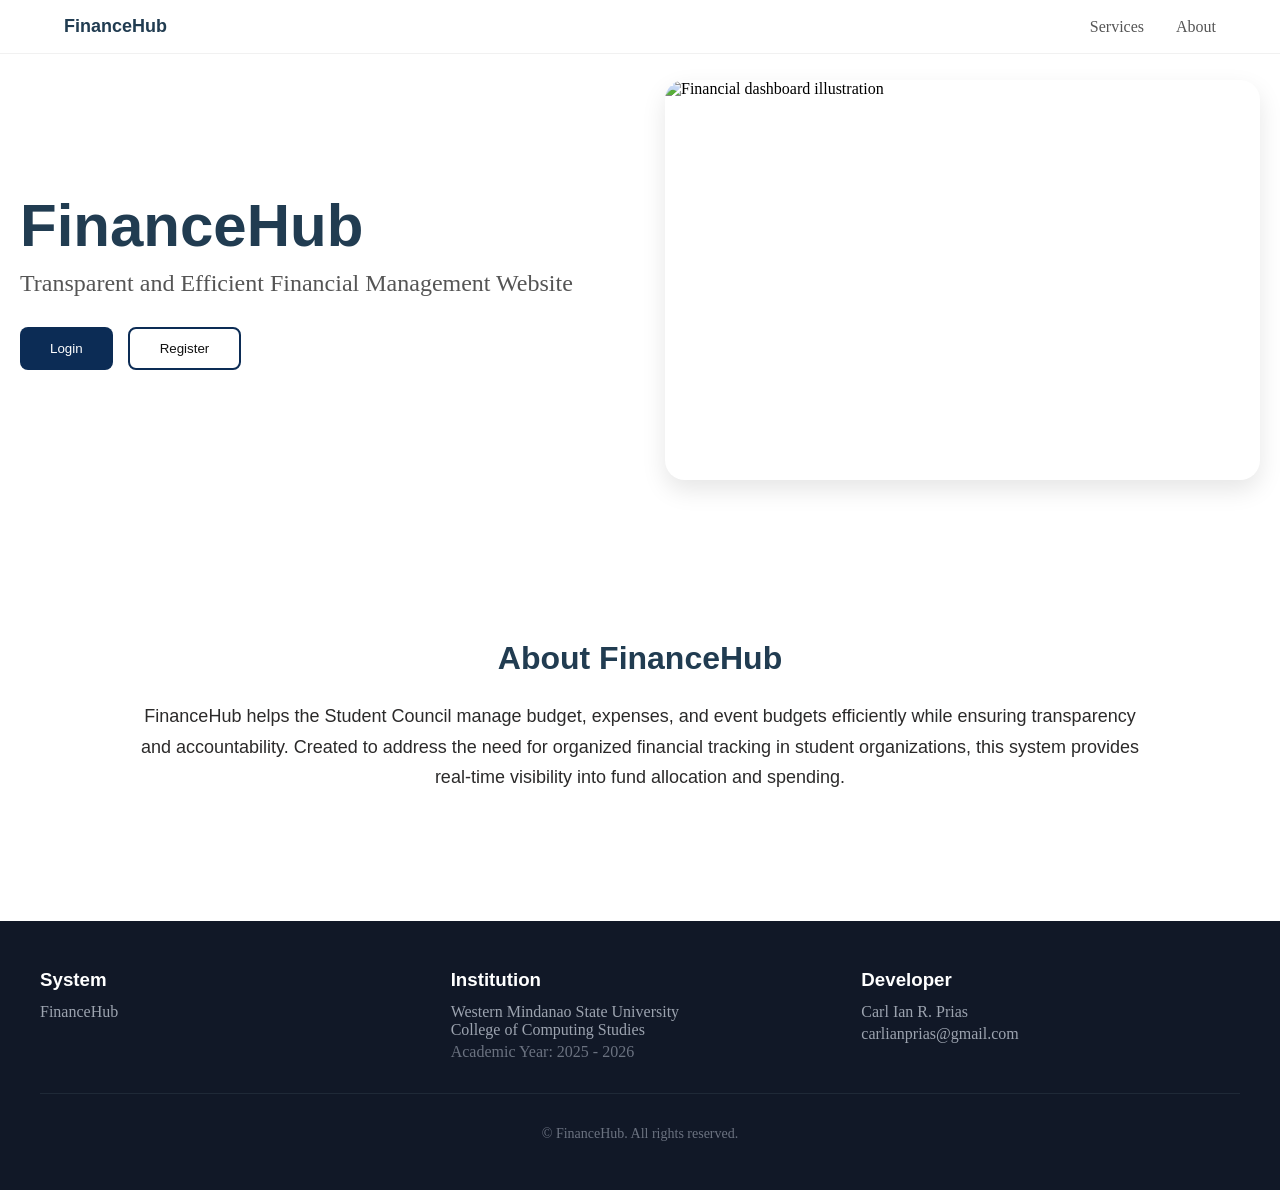
==== index.html @ a652e51b "Add files via upload" ====
<!DOCTYPE html>
<html lang="en">
<head>
    <meta charset="UTF-8">
    <title>FinanceHub</title>
    <link rel="stylesheet" href="index.css">
</head>
<body>

<section class="header-section">
  <div class="container">
   <header class="main-header">
      <nav class="nav-container" aria-label="Main nav">
       <div class="logo">FinanceHub</div>
        <ul class="nav-links">
        <li>
         <a href="#services" class="nav-link">Services</a>
        </li>
         <li>
          <a href="#about" class="nav-link">About</a>
         </li>
        </ul>
       </nav>
    </header>

  </div> 
</section>


<section class="hero-section">
  <div class="hero-container">
    <div class="hero-grid">
      
      <div class="hero-text">
        <header>
          <h1>FinanceHub</h1>
          <p>Transparent and Efficient Financial Management Website</p>
        </header>

        <div class="button-hero">
          <button class="btn-log">Login</button>
          <button class="btn-reg">Register</button>
        </div>
      </div>

      <div class="hero-image">
        <img 
          src="https://images.unsplash.com/photo-1629963918958-1b62cfe3fe92?crop=entropy&cs=tinysrgb&fit=max&fm=jpg&q=80&w=1080"
          alt="Financial dashboard illustration"
        />
      </div>

    </div>
  </div>
</section>

<section id="about" class="about-section" aria-labelledby="about-heading">

  <div class="about-container">

    <div class="about-text">
      <h2 id="about-heading">About FinanceHub</h2>

      <p class="about-description">
        FinanceHub helps the Student Council manage budget, expenses, and event budgets 
        efficiently while ensuring transparency and accountability. Created to address the 
        need for organized financial tracking in student organizations, this system provides 
        real-time visibility into fund allocation and spending.
      </p>
    </div>

    </div>

  </div>

</section>


<footer class="footer">
  <div class="footer-container">

    <div class="footer-grid">

      <div>
        <h3 class="footer-title">System</h3>
        <p class="footer-text">FinanceHub</p>
      </div>
      
      <div>
        <h3 class="footer-title">Institution</h3>
        <p class="footer-text">Western Mindanao State University</p>
        <p class="footer-text">College of Computing Studies</p>
        <p class="footer-subtext">Academic Year: 2025 - 2026</p>
      </div>
      
      <div>
        <h3 class="footer-title">Developer</h3>
        <p class="footer-text">Carl Ian R. Prias</p>

        <a href="mailto:carlianprias@gmail.com" class="footer-link">
          carlianprias@gmail.com
        </a>
      </div>

    </div>

    <div class="footer-bottom">
      <p>&copy; <span id="year"></span> FinanceHub. All rights reserved.</p>
    </div>

  </div>
</footer>

</body>
</html>
---- index.css ----
/* HEADER SECTION */

/* Header */

.main-header {
    position: fixed;
    top: 0;
    left: 0;
    right: 0;

    background-color: rgba(255, 255, 255, 0.8); 
    backdrop-filter: blur(8px); 

    z-index: 50;

    border-bottom: 1px solid #f1f1f1;
}

/* Nav Container */
.nav-container {
    max-width: 1200px;  
    margin: 0 auto;     
    padding: 16px 24px; 

    display: flex;
    align-items: center;
    justify-content: space-between;
}

/* Logo */
.logo {
    font-family: Arial, Helvetica, sans-serif;
    font-weight: 600;
    color: #213C51;
    font-size: 18px;
}

/* Nav Links Container */
.nav-links {
    list-style: none; 
    display: flex;
    gap: 32px;
}

/* Individual Link */
.nav-link {
    text-decoration: none;
    color: #555;
    transition: color 0.3s ease;
}

/* Hover Effect */
.nav-link:hover {
    color: #111;
}



/* HERO SECTION*/
* {
    margin: 0;
    padding: 0;
    box-sizing: border-box;
}


.hero-section {
    padding: 80px 20px;
}


.container {
    max-width: 1200px;
    margin: 0 auto;
}


.hero-grid {
    display: grid;
    grid-template-columns: 1fr 1fr;
    gap: 50px;
    align-items: center;
}


.hero-text h1 {
    font-family: Arial, Helvetica, sans-serif;
    font-size: 60px;
    font-weight: bold;
    margin-bottom: 10px;
    color: #213C51;
}

.hero-text p {
    font-size: 24px;
    color: #555;
}


/* Buttons */
.button-hero {
    margin-top: 30px;
    display: flex;
    gap: 15px;
}

.btn-log {
    font-family: Arial, Helvetica, sans-serif;
    padding: 12px 30px;
    background-color: #0C2C55;
    color: white;
    border: none;
    border-radius: 8px;
    cursor: pointer;
}

.btn-log:hover {
    background-color: #213C51;
}

.btn-reg {
    padding: 12px 30px;
    background-color: transparent;
    color: #111;
    border: 2px solid #0C2C55;
    border-radius: 8px;
    cursor: pointer;
}

.btn-reg:hover {
    background-color: #f5f5f5;
}

/* Image */
.hero-image {
    height: 400px;
    overflow: hidden;
    border-radius: 20px;
    box-shadow: 0 10px 25px rgba(0, 0, 0, 0.1);
}

.hero-image img {
    width: 100%;
    height: 100%;
    object-fit: cover;
}

/* ABOUT SECTION */

/* About Section */
.about-section {
    padding: 80px 24px;
    background-color: white;
}

/* Container */
.about-container {
    max-width: 1024px;
    margin: 0 auto;
}

/* Text Center */
.about-text {
    font-family:Arial, Helvetica, sans-serif ;
    text-align: center;
    margin-bottom: 48px;

}

.about-text h2 {
    font-size: 32px;
    font-weight: bold;
    color: #213C51;
    margin-bottom: 24px;
}

.about-description {
    font-size: 18px;
    color: #2B2A2A;
    line-height: 1.7;
}

/* Grid Cards */
.about-grid {
    display: grid;
    grid-template-columns: repeat(3, 1fr);
    gap: 32px;
    margin-top: 48px;
}

/* Card */
.about-card {
    text-align: center;
}


/* Responsive */
@media (max-width: 768px) {
    .about-grid {
        grid-template-columns: 1fr;
    }
}

/* FOOTER SECTION*/

/* Footer Background */
.footer {
    background-color: #111827; /* bg-gray-900 */
    color: #d1d5db; /* text-gray-300 */
    padding: 48px 24px;
}

/* Container */
.footer-container {
    max-width: 1200px;
    margin: 0 auto;
}

/* Grid Layout */
.footer-grid {
    display: grid;
    grid-template-columns: repeat(3, 1fr);
    gap: 32px;
}

/* Titles */
.footer-title {
    font-family: Arial, Helvetica, sans-serif;
    color: white;
    font-weight: 600;
    margin-bottom: 12px;
}

/* Text */
.footer-text {
    color: #9ca3af;
}

.footer-subtext {
    color: #6b7280;
    margin-top: 4px;
}

/* Links */
.footer-link {
    color: #9ca3af;
    text-decoration: none;
    display: inline-block;
    margin-top: 4px;
    transition: color 0.3s ease;
}

.footer-link:hover {
    color: white;
}

/* Footer Bottom */
.footer-bottom {
    border-top: 1px solid #1f2937;
    margin-top: 32px;
    padding-top: 32px;
    text-align: center;
    font-size: 14px;
    color: #6b7280;
}
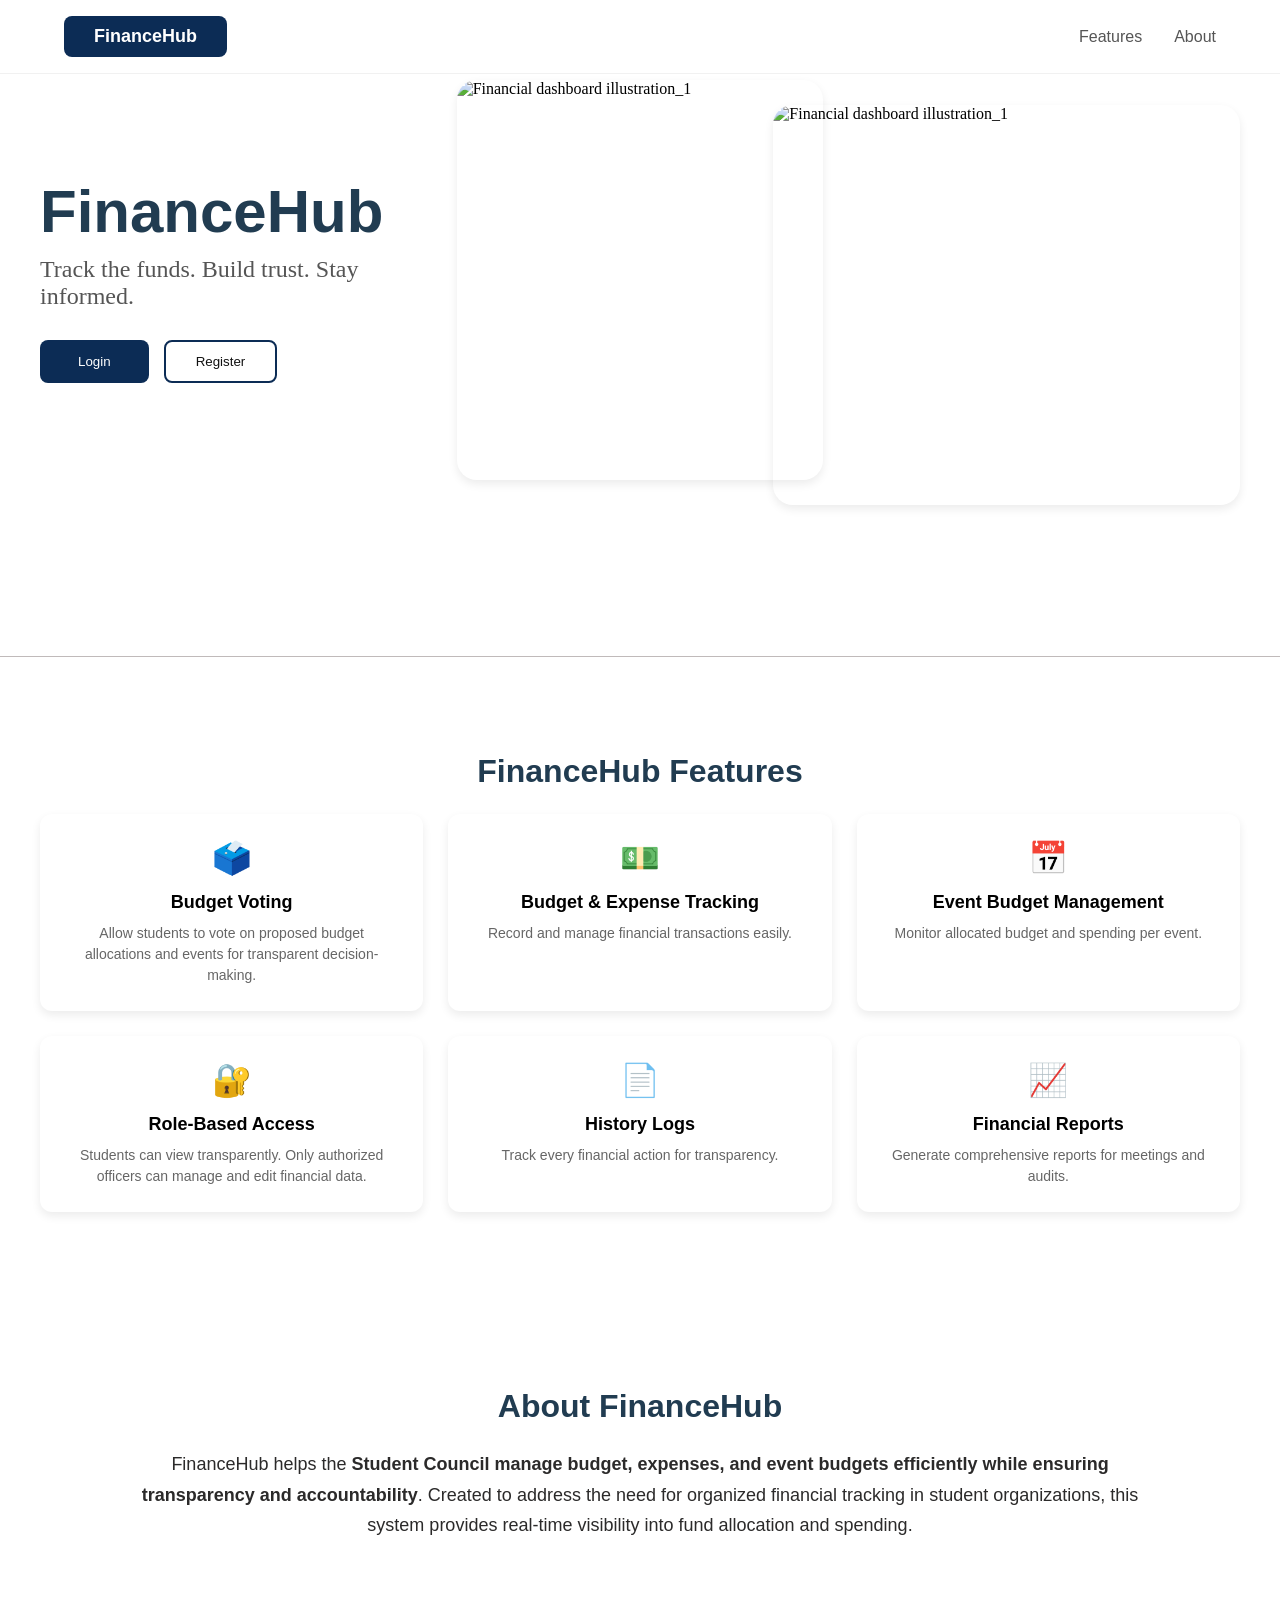
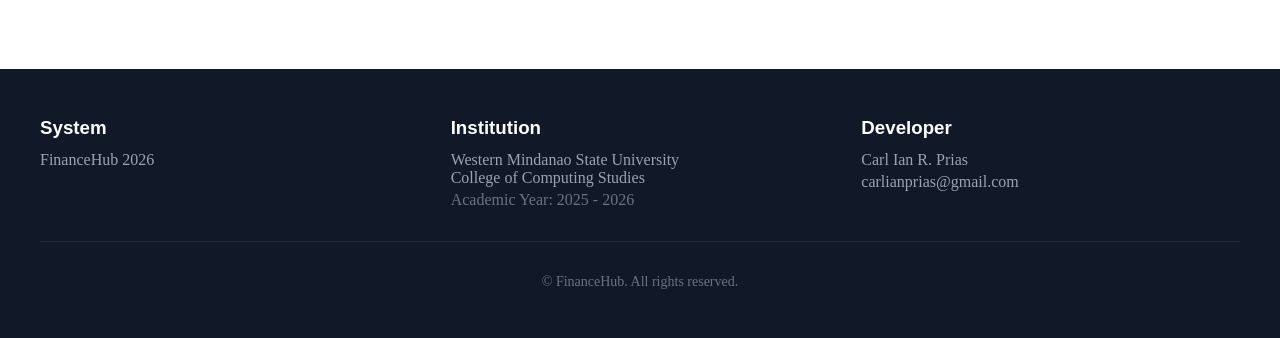
==== commit ee2264bc: "Update index.html" ====
--- a/index.html
+++ b/index.html
@@ -11,10 +11,10 @@
   <div class="container">
    <header class="main-header">
       <nav class="nav-container" aria-label="Main nav">
-       <div class="logo">FinanceHub</div>
+       <a href="#home"class="logo">FinanceHub</a>
         <ul class="nav-links">
         <li>
-         <a href="#services" class="nav-link">Services</a>
+         <a href="#features" class="nav-link">Features</a>
         </li>
          <li>
           <a href="#about" class="nav-link">About</a>
@@ -27,32 +27,98 @@
 </section>
 
 
-<section class="hero-section">
+
+<section class="hero-section" id="home">
   <div class="hero-container">
     <div class="hero-grid">
       
-      <div class="hero-text">
-        <header>
-          <h1>FinanceHub</h1>
-          <p>Transparent and Efficient Financial Management Website</p>
-        </header>
+        <div class="form-container">
+         <div class="hero-text">
+         <header>
+           <h1>FinanceHub</h1>
+           <p>Track the funds. Build trust. Stay informed.</p>
+         </header>
 
-        <div class="button-hero">
-          <button class="btn-log">Login</button>
-          <button class="btn-reg">Register</button>
-        </div>
+         <div class="button-hero">
+           <button class="btn-log">Login</button>
+           <button class="btn-reg">Register</button>
+         </div>
+      </div>
       </div>
 
-      <div class="hero-image">
+      <div class="hero-image1">
         <img 
-          src="https://images.unsplash.com/photo-1629963918958-1b62cfe3fe92?crop=entropy&cs=tinysrgb&fit=max&fm=jpg&q=80&w=1080"
-          alt="Financial dashboard illustration"
+          src="https://images.pexels.com/photos/7567228/pexels-photo-7567228.jpeg"
+          alt="Financial dashboard illustration_1"
+        />
+      </div>
+
+      <div class="hero-image2">
+        <img 
+          src="https://images.pexels.com/photos/3793241/pexels-photo-3793241.jpeg"
+          alt="Financial dashboard illustration_1"
         />
       </div>
 
     </div>
   </div>
 </section>
+
+<section id="features" class="feature-section" aria-labelledby="features-heading">
+
+  <div class="features-container">
+
+    <div class="features-text">
+      <h2 id="features-heading">FinanceHub Features</h2>
+      
+  <div class="features">
+
+  <div class="card">
+    <div class="icon">🗳️</div>
+    <h3>Budget Voting</h3>
+    <p>Allow students to vote on proposed budget allocations and events for transparent decision-making.</p>
+  </div>
+
+  <div class="card">
+    <div class="icon">💵</div>
+    <h3>Budget & Expense Tracking</h3>
+    <p>Record and manage financial transactions easily.</p>
+  </div>
+
+  <div class="card">
+    <div class="icon">📅</div>
+    <h3>Event Budget Management</h3>
+    <p>Monitor allocated budget and spending per event.</p>
+  </div>
+
+  <div class="card">
+    <div class="icon">🔐</div>
+    <h3>Role-Based Access</h3>
+    <p>Students can view transparently. Only authorized officers can manage and edit financial data.</p>
+  </div>
+
+  <div class="card">
+    <div class="icon">📄</div>
+    <h3>History Logs</h3>
+    <p>Track every financial action for transparency.</p>
+  </div>
+
+  <div class="card">
+    <div class="icon">📈</div>
+    <h3>Financial Reports</h3>
+    <p>Generate comprehensive reports for meetings and audits.</p>
+  </div>
+
+</div>
+      
+    </div>
+
+    </div>
+
+  </div>
+
+</section>
+
 
 <section id="about" class="about-section" aria-labelledby="about-heading">
 
@@ -62,8 +128,8 @@
       <h2 id="about-heading">About FinanceHub</h2>
 
       <p class="about-description">
-        FinanceHub helps the Student Council manage budget, expenses, and event budgets 
-        efficiently while ensuring transparency and accountability. Created to address the 
+        FinanceHub helps the <b>Student Council manage budget, expenses, and event budgets 
+        efficiently while ensuring transparency and accountability</b>. Created to address the 
         need for organized financial tracking in student organizations, this system provides 
         real-time visibility into fund allocation and spending.
       </p>
@@ -75,7 +141,6 @@
 
 </section>
 
-
 <footer class="footer">
   <div class="footer-container">
 
@@ -83,7 +148,7 @@
 
       <div>
         <h3 class="footer-title">System</h3>
-        <p class="footer-text">FinanceHub</p>
+        <p class="footer-text">FinanceHub 2026</p>
       </div>
       
       <div>
@@ -112,4 +177,4 @@
 </footer>
 
 </body>
-</html>+</html>
--- a/index.css
+++ b/index.css
@@ -30,14 +30,22 @@
 
 /* Logo */
 .logo {
+    text-decoration: none;
     font-family: Arial, Helvetica, sans-serif;
     font-weight: 600;
     color: #213C51;
     font-size: 18px;
+    padding: 10px 30px;
+    background-color: #0C2C55;
+    color: white;
+    border: none;
+    border-radius: 8px;
+    cursor: pointer;
 }
 
 /* Nav Links Container */
 .nav-links {
+    font-family: 'Franklin Gothic Medium', 'Arial Narrow', Arial, sans-serif;
     list-style: none; 
     display: flex;
     gap: 32px;
@@ -67,6 +75,7 @@
 
 .hero-section {
     padding: 80px 20px;
+    border-bottom: 1px solid #c0baba;
 }
 
 
@@ -75,10 +84,16 @@
     margin: 0 auto;
 }
 
+.hero-container {
+    max-width: 1200px;
+    margin: 0 auto;
+    padding-bottom: 1in;
+}
+
 
 .hero-grid {
     display: grid;
-    grid-template-columns: 1fr 1fr;
+    grid-template-columns: 1fr 1fr 1fr ;
     gap: 50px;
     align-items: center;
 }
@@ -90,6 +105,8 @@
     font-weight: bold;
     margin-bottom: 10px;
     color: #213C51;
+    position: sticky;
+
 }
 
 .hero-text p {
@@ -106,8 +123,8 @@
 }
 
 .btn-log {
-    font-family: Arial, Helvetica, sans-serif;
-    padding: 12px 30px;
+    font-family: 'Franklin Gothic Medium', 'Arial Narrow', Arial, sans-serif;
+    padding: 12px 38px;
     background-color: #0C2C55;
     color: white;
     border: none;
@@ -117,9 +134,11 @@
 
 .btn-log:hover {
     background-color: #213C51;
+    
 }
 
 .btn-reg {
+    font-family: 'Franklin Gothic Medium', 'Arial Narrow', Arial, sans-serif;
     padding: 12px 30px;
     background-color: transparent;
     color: #111;
@@ -133,19 +152,54 @@
 }
 
 /* Image */
-.hero-image {
+.hero-image1 {
     height: 400px;
+    border-radius: 20px;
     overflow: hidden;
-    border-radius: 20px;
-    box-shadow: 0 10px 25px rgba(0, 0, 0, 0.1);
-}
-
-.hero-image img {
+    box-shadow:0 4px 10px rgba(0,0,0,0.08);
+    transition:0.3s;
+    position: relative;
+}
+
+.hero-image1 img {
     width: 100%;
     height: 100%;
     object-fit: cover;
-}
-
+    display: block;
+}
+
+.hero-image1:hover{ 
+    transform:translateY(-5px);
+    box-shadow:0 10px 20px rgba(0,0,0,0.15);
+}
+    
+
+.hero-image2 {
+    height: 400px;
+    border-radius: 20px;
+    overflow: hidden;
+    box-shadow: 0 10px 25px rgba(0, 0, 0, 0.1);
+    margin-left: -100px;
+    margin-bottom: -50px;
+    box-shadow:0 4px 10px rgba(0,0,0,0.08);
+    transition:0.3s;
+}
+
+.hero-image2 img {
+    width: 100%;
+    height: 100%;
+    object-fit: cover;
+    display: block;
+}
+
+.hero-image2:hover{ 
+    transform:translateY(-5px);
+    box-shadow:0 10px 20px rgba(0,0,0,0.15);
+}
+
+/*FORM CONTAINER*/
+
+    
 /* ABOUT SECTION */
 
 /* About Section */
@@ -156,8 +210,10 @@
 
 /* Container */
 .about-container {
+    padding-top: 0.5in;
     max-width: 1024px;
     margin: 0 auto;
+    text-align: fixed;
 }
 
 /* Text Center */
@@ -181,18 +237,71 @@
     line-height: 1.7;
 }
 
-/* Grid Cards */
-.about-grid {
-    display: grid;
+/* FEATURE SECION */
+.features-section {
+    padding: 80px 24px;
+    background-color: white;
+    
+}
+
+/* Container */
+.features-container {
+    padding-top: 1in;
+    max-width: 1200px;
+    margin: 0 auto;
+    
+}
+
+.features{
+    display:grid;
     grid-template-columns: repeat(3, 1fr);
-    gap: 32px;
-    margin-top: 48px;
-}
-
-/* Card */
-.about-card {
+    gap:25px;
+}
+
+.features-text {
+    font-family:Arial, Helvetica, sans-serif ;
     text-align: center;
-}
+    margin-bottom: 48px;
+
+}
+
+.features-text h2 {
+    font-size: 32px;
+    font-weight: bold;
+    color: #213C51;
+    margin-bottom: 24px;
+}
+
+.card{
+    background: white;
+    padding:25px;
+    border-radius:12px;
+    box-shadow:0 4px 10px rgba(0,0,0,0.08);
+    transition:0.3s;
+    
+}
+
+.card:hover{
+    transform:translateY(-5px);
+    box-shadow:0 10px 20px rgba(0,0,0,0.15);
+}
+
+.icon{
+    font-size:32px;
+    margin-bottom:15px;
+}
+
+.card h3{
+    margin:0 0 10px 0;
+    font-size:18px;
+}
+
+.card p{
+    color:#666;
+    font-size:14px;
+    line-height:1.5;
+}
+
 
 
 /* Responsive */
@@ -262,5 +371,5 @@
     padding-top: 32px;
     text-align: center;
     font-size: 14px;
-    color: #6b7280;
-}+    color: hsl(220, 9%, 46%);
+}
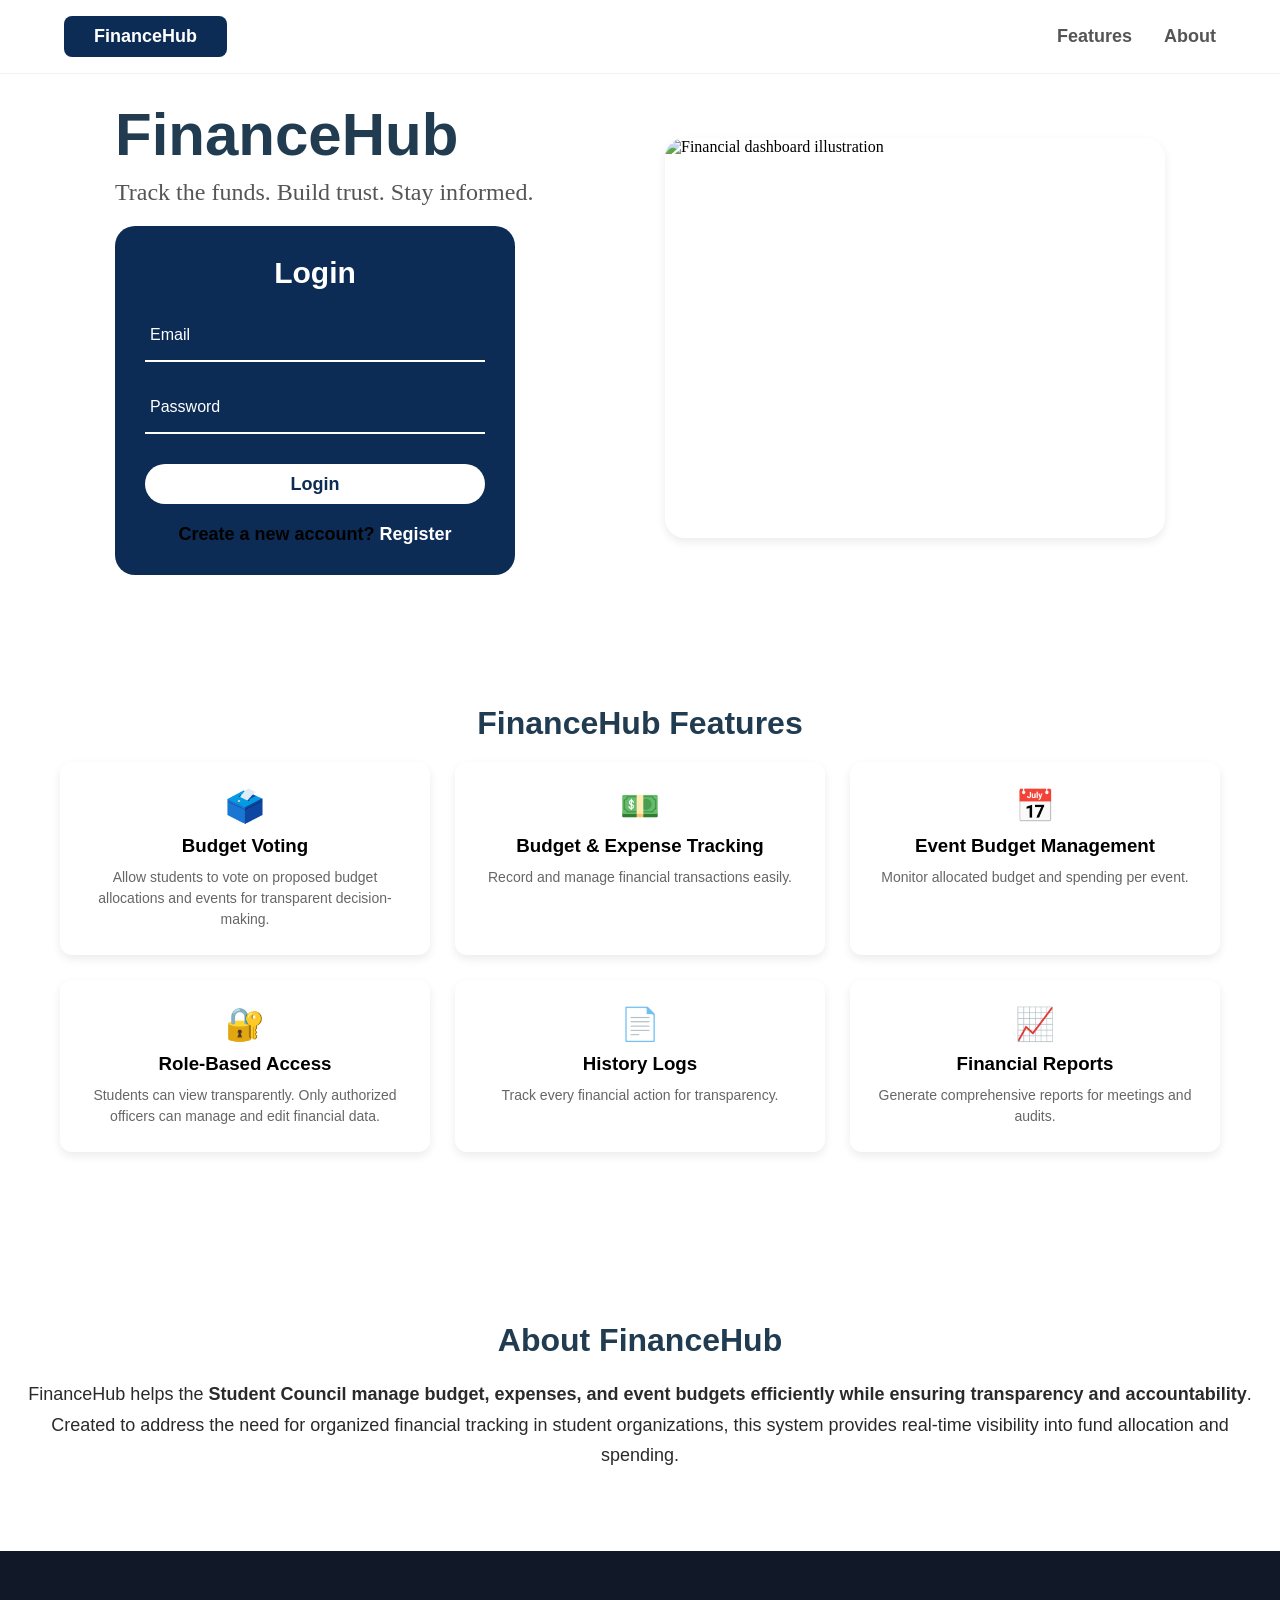
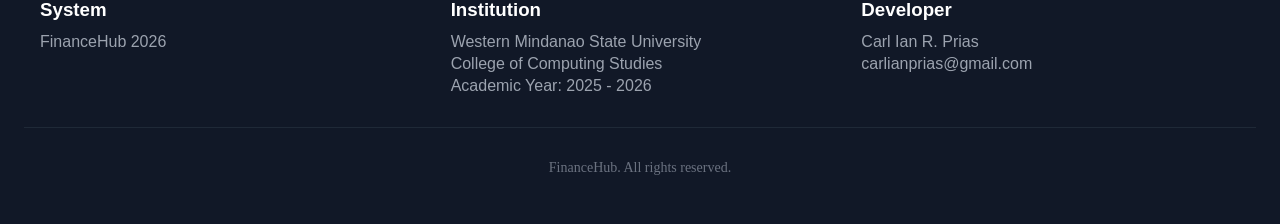
==== commit 4c836cb5: "Update index.html" ====
--- a/index.html
+++ b/index.html
@@ -7,56 +7,59 @@
 </head>
 <body>
 
+<!-- HEADER SECTION -->
 <section class="header-section">
   <div class="container">
    <header class="main-header">
       <nav class="nav-container" aria-label="Main nav">
-       <a href="#home"class="logo">FinanceHub</a>
+       <a href="#home" class="logo">FinanceHub</a>
         <ul class="nav-links">
-        <li>
-         <a href="#features" class="nav-link">Features</a>
-        </li>
-         <li>
-          <a href="#about" class="nav-link">About</a>
-         </li>
+          <li><a href="#features" class="nav-link">Features</a></li>
+          <li><a href="#about" class="nav-link">About</a></li>
         </ul>
-       </nav>
+      </nav>
     </header>
-
   </div> 
 </section>
 
-
-
+<!-- HERO SECTION -->
 <section class="hero-section" id="home">
   <div class="hero-container">
     <div class="hero-grid">
-      
-        <div class="form-container">
-         <div class="hero-text">
-         <header>
-           <h1>FinanceHub</h1>
-           <p>Track the funds. Build trust. Stay informed.</p>
-         </header>
 
-         <div class="button-hero">
-           <button class="btn-log">Login</button>
-           <button class="btn-reg">Register</button>
-         </div>
-      </div>
+      <!-- FORM -->
+      <div class="form-container">
+        <div class="hero-text">
+          <header>
+            <h1>FinanceHub</h1>
+            <p>Track the funds. Build trust. Stay informed.</p>
+          </header>
+
+          <div class="login-box">
+            <form action="">
+              <h2>Login</h2>
+              <div class="input-box">
+                <input type="email" required>
+                <label>Email</label>
+              </div>
+              <div class="input-box">
+                <input type="password" required>
+                <label>Password</label>
+              </div>
+              <button type="submit">Login</button>
+              <div class="register-link">
+                <h4>Create a new account? <a href="index-reg.html">Register</a></h4>
+              </div>
+            </form>
+          </div>
+        </div>
       </div>
 
-      <div class="hero-image1">
-        <img 
-          src="https://images.pexels.com/photos/7567228/pexels-photo-7567228.jpeg"
-          alt="Financial dashboard illustration_1"
-        />
-      </div>
-
+      <!-- IMAGE -->
       <div class="hero-image2">
         <img 
           src="https://images.pexels.com/photos/3793241/pexels-photo-3793241.jpeg"
-          alt="Financial dashboard illustration_1"
+          alt="Financial dashboard illustration"
         />
       </div>
 
@@ -64,115 +67,82 @@
   </div>
 </section>
 
+<!-- FEATURES SECTION -->
 <section id="features" class="feature-section" aria-labelledby="features-heading">
-
   <div class="features-container">
-
     <div class="features-text">
       <h2 id="features-heading">FinanceHub Features</h2>
-      
-  <div class="features">
-
-  <div class="card">
-    <div class="icon">🗳️</div>
-    <h3>Budget Voting</h3>
-    <p>Allow students to vote on proposed budget allocations and events for transparent decision-making.</p>
+      <div class="features">
+        <div class="card">
+          <div class="icon">🗳️</div>
+          <h3>Budget Voting</h3>
+          <p>Allow students to vote on proposed budget allocations and events for transparent decision-making.</p>
+        </div>
+        <div class="card">
+          <div class="icon">💵</div>
+          <h3>Budget & Expense Tracking</h3>
+          <p>Record and manage financial transactions easily.</p>
+        </div>
+        <div class="card">
+          <div class="icon">📅</div>
+          <h3>Event Budget Management</h3>
+          <p>Monitor allocated budget and spending per event.</p>
+        </div>
+        <div class="card">
+          <div class="icon">🔐</div>
+          <h3>Role-Based Access</h3>
+          <p>Students can view transparently. Only authorized officers can manage and edit financial data.</p>
+        </div>
+        <div class="card">
+          <div class="icon">📄</div>
+          <h3>History Logs</h3>
+          <p>Track every financial action for transparency.</p>
+        </div>
+        <div class="card">
+          <div class="icon">📈</div>
+          <h3>Financial Reports</h3>
+          <p>Generate comprehensive reports for meetings and audits.</p>
+        </div>
+      </div>
+    </div>
   </div>
-
-  <div class="card">
-    <div class="icon">💵</div>
-    <h3>Budget & Expense Tracking</h3>
-    <p>Record and manage financial transactions easily.</p>
-  </div>
-
-  <div class="card">
-    <div class="icon">📅</div>
-    <h3>Event Budget Management</h3>
-    <p>Monitor allocated budget and spending per event.</p>
-  </div>
-
-  <div class="card">
-    <div class="icon">🔐</div>
-    <h3>Role-Based Access</h3>
-    <p>Students can view transparently. Only authorized officers can manage and edit financial data.</p>
-  </div>
-
-  <div class="card">
-    <div class="icon">📄</div>
-    <h3>History Logs</h3>
-    <p>Track every financial action for transparency.</p>
-  </div>
-
-  <div class="card">
-    <div class="icon">📈</div>
-    <h3>Financial Reports</h3>
-    <p>Generate comprehensive reports for meetings and audits.</p>
-  </div>
-
-</div>
-      
-    </div>
-
-    </div>
-
-  </div>
-
 </section>
 
-
+<!-- ABOUT SECTION -->
 <section id="about" class="about-section" aria-labelledby="about-heading">
-
   <div class="about-container">
-
     <div class="about-text">
       <h2 id="about-heading">About FinanceHub</h2>
-
       <p class="about-description">
-        FinanceHub helps the <b>Student Council manage budget, expenses, and event budgets 
-        efficiently while ensuring transparency and accountability</b>. Created to address the 
-        need for organized financial tracking in student organizations, this system provides 
-        real-time visibility into fund allocation and spending.
+        FinanceHub helps the <b>Student Council manage budget, expenses, and event budgets efficiently while ensuring transparency and accountability</b>. Created to address the need for organized financial tracking in student organizations, this system provides real-time visibility into fund allocation and spending.
       </p>
     </div>
-
-    </div>
-
   </div>
-
 </section>
 
+<!-- FOOTER -->
 <footer class="footer">
   <div class="footer-container">
-
     <div class="footer-grid">
-
       <div>
         <h3 class="footer-title">System</h3>
         <p class="footer-text">FinanceHub 2026</p>
       </div>
-      
       <div>
         <h3 class="footer-title">Institution</h3>
         <p class="footer-text">Western Mindanao State University</p>
         <p class="footer-text">College of Computing Studies</p>
         <p class="footer-subtext">Academic Year: 2025 - 2026</p>
       </div>
-      
       <div>
         <h3 class="footer-title">Developer</h3>
         <p class="footer-text">Carl Ian R. Prias</p>
-
-        <a href="mailto:carlianprias@gmail.com" class="footer-link">
-          carlianprias@gmail.com
-        </a>
+        <a href="mailto:carlianprias@gmail.com" class="footer-link">carlianprias@gmail.com</a>
       </div>
-
     </div>
-
     <div class="footer-bottom">
-      <p>&copy; <span id="year"></span> FinanceHub. All rights reserved.</p>
+      <p><span id="year"></span> FinanceHub. All rights reserved.</p>
     </div>
-
   </div>
 </footer>
 
--- a/index.css
+++ b/index.css
@@ -1,339 +1,293 @@
 
-/* HEADER SECTION */
-
-/* Header */
-
+* {
+    margin: 0;
+    padding: 0;
+    box-sizing: border-box;
+}
+
+/* ================= HEADER ================= */
 .main-header {
     position: fixed;
     top: 0;
     left: 0;
     right: 0;
-
-    background-color: rgba(255, 255, 255, 0.8); 
-    backdrop-filter: blur(8px); 
-
+    background-color: rgba(255, 255, 255, 0.8);
+    backdrop-filter: blur(8px);
     z-index: 50;
-
     border-bottom: 1px solid #f1f1f1;
 }
 
-/* Nav Container */
 .nav-container {
-    max-width: 1200px;  
-    margin: 0 auto;     
-    padding: 16px 24px; 
-
+    max-width: 1200px;
+    margin: 0 auto;
+    padding: 16px 24px;
     display: flex;
     align-items: center;
     justify-content: space-between;
 }
 
-/* Logo */
 .logo {
     text-decoration: none;
     font-family: Arial, Helvetica, sans-serif;
     font-weight: 600;
-    color: #213C51;
     font-size: 18px;
     padding: 10px 30px;
     background-color: #0C2C55;
     color: white;
-    border: none;
     border-radius: 8px;
-    cursor: pointer;
-}
-
-/* Nav Links Container */
+}
+
 .nav-links {
-    font-family: 'Franklin Gothic Medium', 'Arial Narrow', Arial, sans-serif;
-    list-style: none; 
+    font-family: Arial, Helvetica, sans-serif;
+    font-weight: 600;
+    font-size: 18px;
+    list-style: none;
     display: flex;
     gap: 32px;
 }
 
-/* Individual Link */
 .nav-link {
     text-decoration: none;
     color: #555;
-    transition: color 0.3s ease;
-}
-
-/* Hover Effect */
+    transition: color 0.3s;
+}
+
 .nav-link:hover {
     color: #111;
 }
 
-
-
-/* HERO SECTION*/
-* {
-    margin: 0;
-    padding: 0;
-    box-sizing: border-box;
-}
-
-
+/* ================= HERO SECTION ================= */
 .hero-section {
-    padding: 80px 20px;
-    border-bottom: 1px solid #c0baba;
-}
-
-
-.container {
-    max-width: 1200px;
-    margin: 0 auto;
+    padding: 100px 20px 80px;
 }
 
 .hero-container {
     max-width: 1200px;
     margin: 0 auto;
-    padding-bottom: 1in;
-}
-
+}
 
 .hero-grid {
-    display: grid;
-    grid-template-columns: 1fr 1fr 1fr ;
+    display: flex;
+    align-items: center;
+    justify-content: center;
     gap: 50px;
-    align-items: center;
-}
-
+    flex-wrap: wrap;
+}
+.form-container {
+    flex: 1 1 400px;
+    max-width: 500px;
+}
+
+.login-box h2{
+    display: flex;
+    justify-content: center;
+    font-family: Arial, Helvetica, sans-serif;
+    font-weight: 600;
+    font-size: 30px;
+    color: white;
+}
 
 .hero-text h1 {
     font-family: Arial, Helvetica, sans-serif;
+    font-weight: 600;
     font-size: 60px;
-    font-weight: bold;
+    color: #213C51;
     margin-bottom: 10px;
-    color: #213C51;
-    position: sticky;
-
 }
 
 .hero-text p {
     font-size: 24px;
     color: #555;
-}
-
-
-/* Buttons */
-.button-hero {
-    margin-top: 30px;
-    display: flex;
-    gap: 15px;
-}
-
-.btn-log {
-    font-family: 'Franklin Gothic Medium', 'Arial Narrow', Arial, sans-serif;
-    padding: 12px 38px;
-    background-color: #0C2C55;
-    color: white;
+    margin-bottom: 20px;
+}
+
+.login-box {
+    width: 100%;
+    max-width: 400px;
+    background: #0C2C55;
+    border-radius: 20px;
+    padding: 30px;
+    display: flex;
+    flex-direction: column;
+    align-items: center;
+}
+
+.login-box form {
+    width: 100%;
+}
+
+.input-box {
+    position: relative;
+    margin: 20px 0;
+    border-bottom: 2px solid #fff;
+}
+
+.input-box input {
+    width: 100%;
+    height: 50px;
+    background: transparent;
     border: none;
-    border-radius: 8px;
+    outline: none;
+    padding-left: 35px;
+    color: #fff;
+}
+
+.input-box label {
+    font-family: Arial, Helvetica, sans-serif;
+    position: absolute;
+    top: 50%;
+    left: 5px;
+    transform: translateY(-50%);
+    color: #fff;
+    pointer-events: none;
+    transition: 0.3s;
+}
+
+.input-box input:focus ~ label,
+.input-box input:valid ~ label {
+    top: -10px;
+    font-size: 0.9em;
+}
+
+button {
+     font-family: Arial, Helvetica, sans-serif;
+    font-weight: 600;
+    font-size: 18px;
+    width: 100%;
+    height: 40px;
+    background: #fff;
+    border: none;
+    border-radius: 40px;
+    color: #0C2C55;
     cursor: pointer;
-}
-
-.btn-log:hover {
-    background-color: #213C51;
-    
-}
-
-.btn-reg {
-    font-family: 'Franklin Gothic Medium', 'Arial Narrow', Arial, sans-serif;
-    padding: 12px 30px;
-    background-color: transparent;
-    color: #111;
-    border: 2px solid #0C2C55;
-    border-radius: 8px;
-    cursor: pointer;
-}
-
-.btn-reg:hover {
-    background-color: #f5f5f5;
-}
-
-/* Image */
-.hero-image1 {
+    margin-top: 10px;
+}
+
+.register-link {
+    font-family: Arial, Helvetica, sans-serif;
+    font-size: 18px;
+    margin-top: 20px;
+    text-align: center;
+}
+
+.register-link a {
+    text-decoration: none;
+    color: #fff;
+}
+
+.register-link a:hover {
+    text-decoration: underline;
+}
+
+.hero-image2 {
+    flex: 1 1 400px;
+    max-width: 500px;
     height: 400px;
     border-radius: 20px;
     overflow: hidden;
-    box-shadow:0 4px 10px rgba(0,0,0,0.08);
-    transition:0.3s;
-    position: relative;
-}
-
-.hero-image1 img {
+    box-shadow: 0 4px 10px rgba(0, 0, 0, 0.08);
+    transition: 0.3s;
+}
+
+.hero-image2 img {
     width: 100%;
     height: 100%;
     object-fit: cover;
-    display: block;
-}
-
-.hero-image1:hover{ 
-    transform:translateY(-5px);
-    box-shadow:0 10px 20px rgba(0,0,0,0.15);
-}
-    
-
-.hero-image2 {
-    height: 400px;
-    border-radius: 20px;
-    overflow: hidden;
-    box-shadow: 0 10px 25px rgba(0, 0, 0, 0.1);
-    margin-left: -100px;
-    margin-bottom: -50px;
-    box-shadow:0 4px 10px rgba(0,0,0,0.08);
-    transition:0.3s;
-}
-
-.hero-image2 img {
-    width: 100%;
-    height: 100%;
-    object-fit: cover;
-    display: block;
-}
-
-.hero-image2:hover{ 
-    transform:translateY(-5px);
-    box-shadow:0 10px 20px rgba(0,0,0,0.15);
-}
-
-/*FORM CONTAINER*/
-
-    
-/* ABOUT SECTION */
-
-/* About Section */
+}
+
+.hero-image2:hover {
+    transform: translateY(-5px);
+    box-shadow: 0 10px 20px rgba(0, 0, 0, 0.15);
+}
+
+/* ================= FEATURE SECTION ================= */
+.features-container {
+    max-width: 1200px;
+    margin: 0 auto;
+    padding: 50px 20px;
+}
+
+.features-text {
+    font-family: Arial, Helvetica, sans-serif;
+    text-align: center;
+    margin-bottom: 40px;
+}
+
+.features-text h2 {
+    font-size: 32px;
+    color: #213C51;
+    margin-bottom: 20px;
+}
+
+.features {
+    display: grid;
+    grid-template-columns: repeat(3, 1fr);
+    gap: 25px;
+}
+
+.card {
+    background: #fff;
+    padding: 25px;
+    border-radius: 12px;
+    box-shadow: 0 4px 10px rgba(0, 0, 0, 0.08);
+    transition: 0.3s;
+}
+
+.card:hover {
+    transform: translateY(-5px);
+    box-shadow: 0 10px 20px rgba(0, 0, 0, 0.15);
+}
+
+.icon {
+    font-size: 32px;
+    margin-bottom: 10px;
+}
+
+.card h3 {
+    margin-bottom: 10px;
+}
+
+.card p {
+    font-size: 14px;
+    color: #666;
+    line-height: 1.5;
+}
+
+/* ================= ABOUT SECTION ================= */
 .about-section {
-    padding: 80px 24px;
-    background-color: white;
-}
-
-/* Container */
-.about-container {
-    padding-top: 0.5in;
-    max-width: 1024px;
-    margin: 0 auto;
-    text-align: fixed;
-}
-
-/* Text Center */
-.about-text {
-    font-family:Arial, Helvetica, sans-serif ;
+    padding: 80px 20px;
     text-align: center;
-    margin-bottom: 48px;
-
 }
 
 .about-text h2 {
+    font-family: Arial, Helvetica, sans-serif;
     font-size: 32px;
-    font-weight: bold;
     color: #213C51;
-    margin-bottom: 24px;
+    margin-bottom: 20px;
 }
 
 .about-description {
+    font-family: Arial, Helvetica, sans-serif;
     font-size: 18px;
     color: #2B2A2A;
     line-height: 1.7;
 }
 
-/* FEATURE SECION */
-.features-section {
-    padding: 80px 24px;
-    background-color: white;
-    
-}
-
-/* Container */
-.features-container {
-    padding-top: 1in;
-    max-width: 1200px;
-    margin: 0 auto;
-    
-}
-
-.features{
-    display:grid;
-    grid-template-columns: repeat(3, 1fr);
-    gap:25px;
-}
-
-.features-text {
-    font-family:Arial, Helvetica, sans-serif ;
-    text-align: center;
-    margin-bottom: 48px;
-
-}
-
-.features-text h2 {
-    font-size: 32px;
-    font-weight: bold;
-    color: #213C51;
-    margin-bottom: 24px;
-}
-
-.card{
-    background: white;
-    padding:25px;
-    border-radius:12px;
-    box-shadow:0 4px 10px rgba(0,0,0,0.08);
-    transition:0.3s;
-    
-}
-
-.card:hover{
-    transform:translateY(-5px);
-    box-shadow:0 10px 20px rgba(0,0,0,0.15);
-}
-
-.icon{
-    font-size:32px;
-    margin-bottom:15px;
-}
-
-.card h3{
-    margin:0 0 10px 0;
-    font-size:18px;
-}
-
-.card p{
-    color:#666;
-    font-size:14px;
-    line-height:1.5;
-}
-
-
-
-/* Responsive */
-@media (max-width: 768px) {
-    .about-grid {
-        grid-template-columns: 1fr;
-    }
-}
-
-/* FOOTER SECTION*/
-
-/* Footer Background */
+/* ================= FOOTER ================= */
 .footer {
-    background-color: #111827; /* bg-gray-900 */
-    color: #d1d5db; /* text-gray-300 */
+    background: #111827;
+    color: #d1d5db;
     padding: 48px 24px;
 }
 
-/* Container */
-.footer-container {
-    max-width: 1200px;
-    margin: 0 auto;
-}
-
-/* Grid Layout */
 .footer-grid {
     display: grid;
     grid-template-columns: repeat(3, 1fr);
     gap: 32px;
-}
-
-/* Titles */
+    max-width: 1200px;
+    margin: 0 auto;
+}
+
 .footer-title {
     font-family: Arial, Helvetica, sans-serif;
     color: white;
@@ -341,35 +295,33 @@
     margin-bottom: 12px;
 }
 
-/* Text */
-.footer-text {
-    color: #9ca3af;
-}
-
-.footer-subtext {
-    color: #6b7280;
-    margin-top: 4px;
-}
-
-/* Links */
-.footer-link {
+.footer-text,.footer-subtext, .footer-link {
+    font-family: Arial, Helvetica, sans-serif;
     color: #9ca3af;
     text-decoration: none;
-    display: inline-block;
+    display: block;
     margin-top: 4px;
-    transition: color 0.3s ease;
 }
 
 .footer-link:hover {
     color: white;
 }
 
-/* Footer Bottom */
 .footer-bottom {
+    text-align: center;
+    margin-top: 32px;
     border-top: 1px solid #1f2937;
-    margin-top: 32px;
     padding-top: 32px;
-    text-align: center;
     font-size: 14px;
     color: hsl(220, 9%, 46%);
 }
+
+/* ================= view adjuster ================= */
+@media (max-width: 768px) {
+    .hero-grid {
+        flex-direction: column;
+    }
+    .features {
+        grid-template-columns: 1fr;
+    }
+}
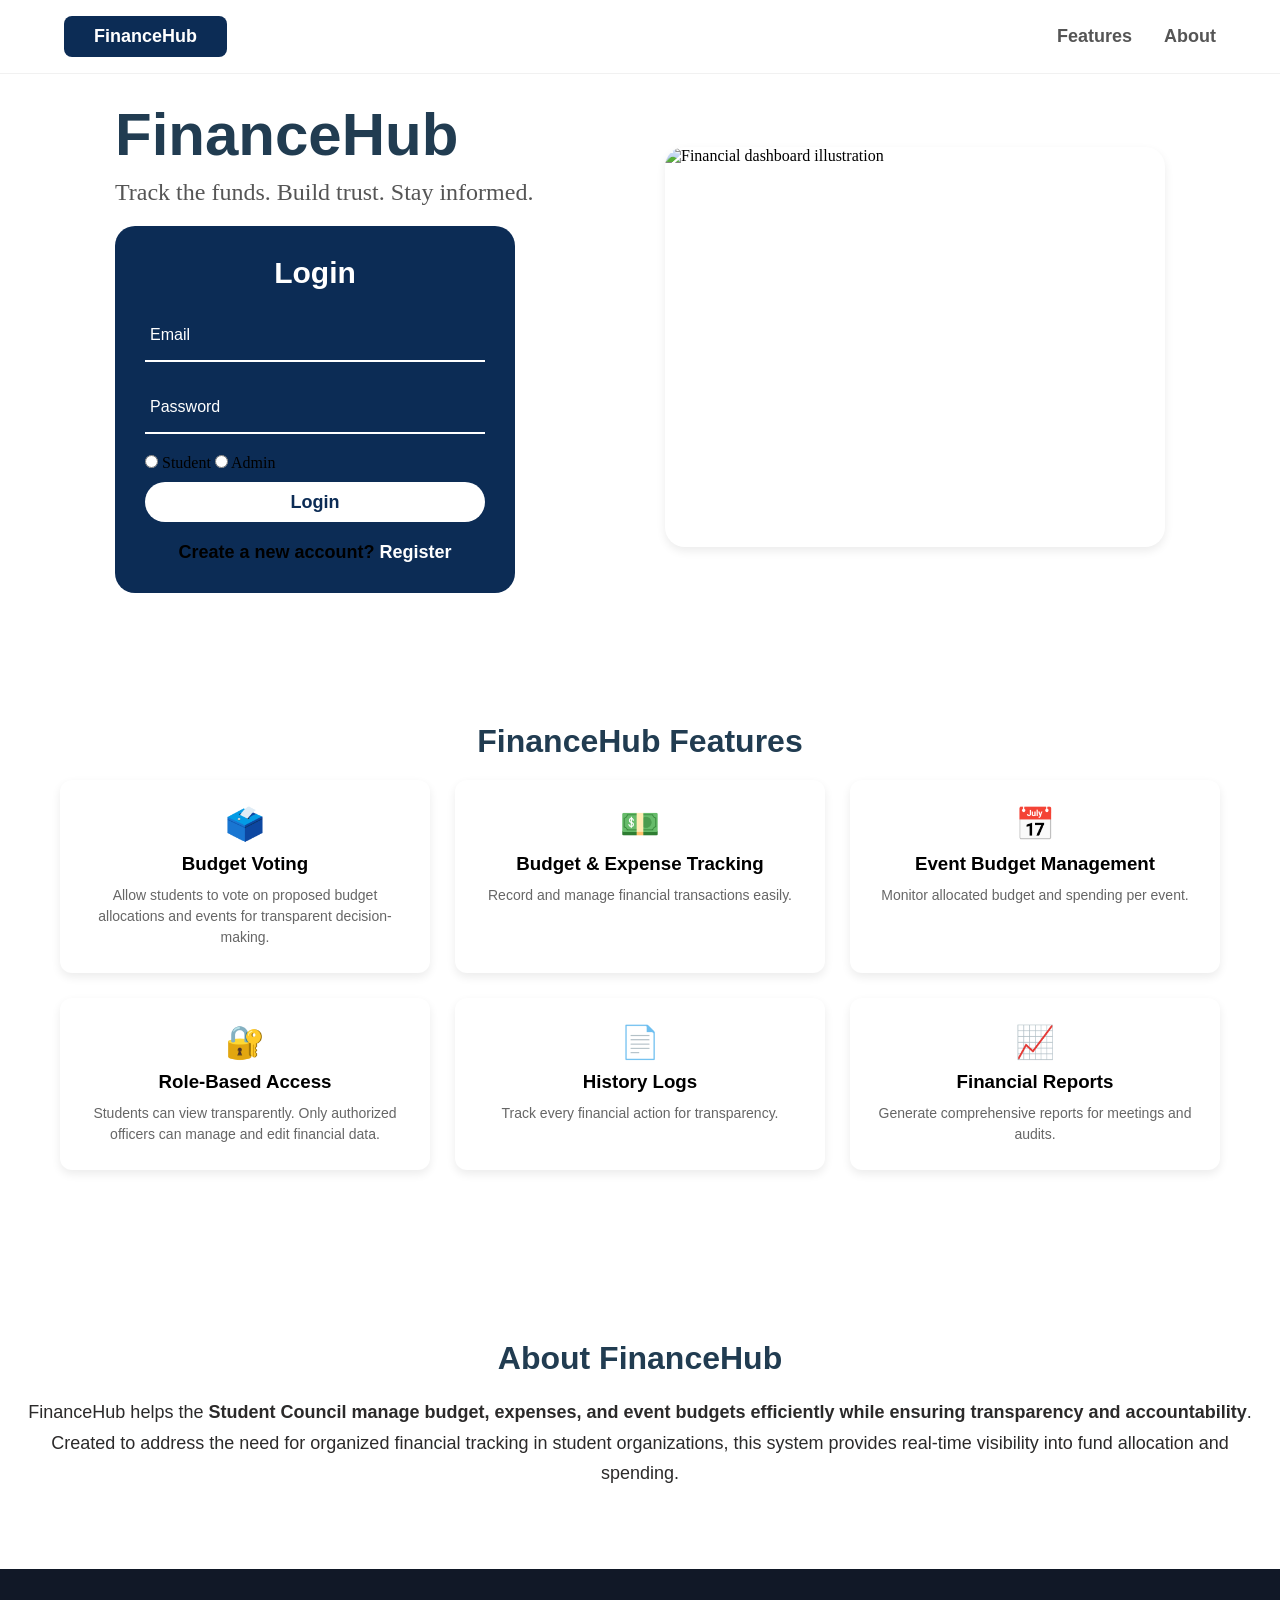
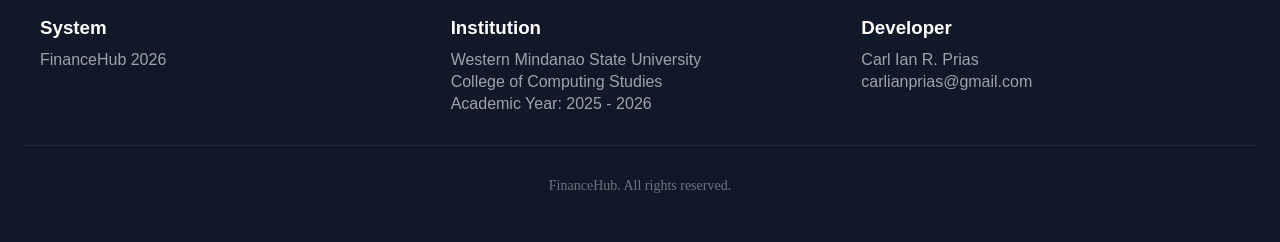
==== commit 139de908: "Update index.html" ====
--- a/index.html
+++ b/index.html
@@ -39,13 +39,24 @@
             <form action="">
               <h2>Login</h2>
               <div class="input-box">
-                <input type="email" required>
-                <label>Email</label>
-              </div>
-              <div class="input-box">
-                <input type="password" required>
-                <label>Password</label>
-              </div>
+  <input type="email" id="email" required>
+  <label for="email">Email</label>
+</div>
+
+<div class="input-box">
+  <input type="password" id="password" required>
+  <label for="password">Password</label>
+</div>
+
+<div class="login-as">
+              <input class="log-as-input" type="radio" name="user-role" id="student">
+               <label class="role-label"for="student">Student</label>
+    
+
+<input class="log-as-input"type="radio" name="user-role" id="admin">
+               <label class="role-label"for="admin">Admin</label>
+             </div>
+
               <button type="submit">Login</button>
               <div class="register-link">
                 <h4>Create a new account? <a href="index-reg.html">Register</a></h4>
@@ -147,4 +158,4 @@
 </footer>
 
 </body>
-</html>
+</html> 
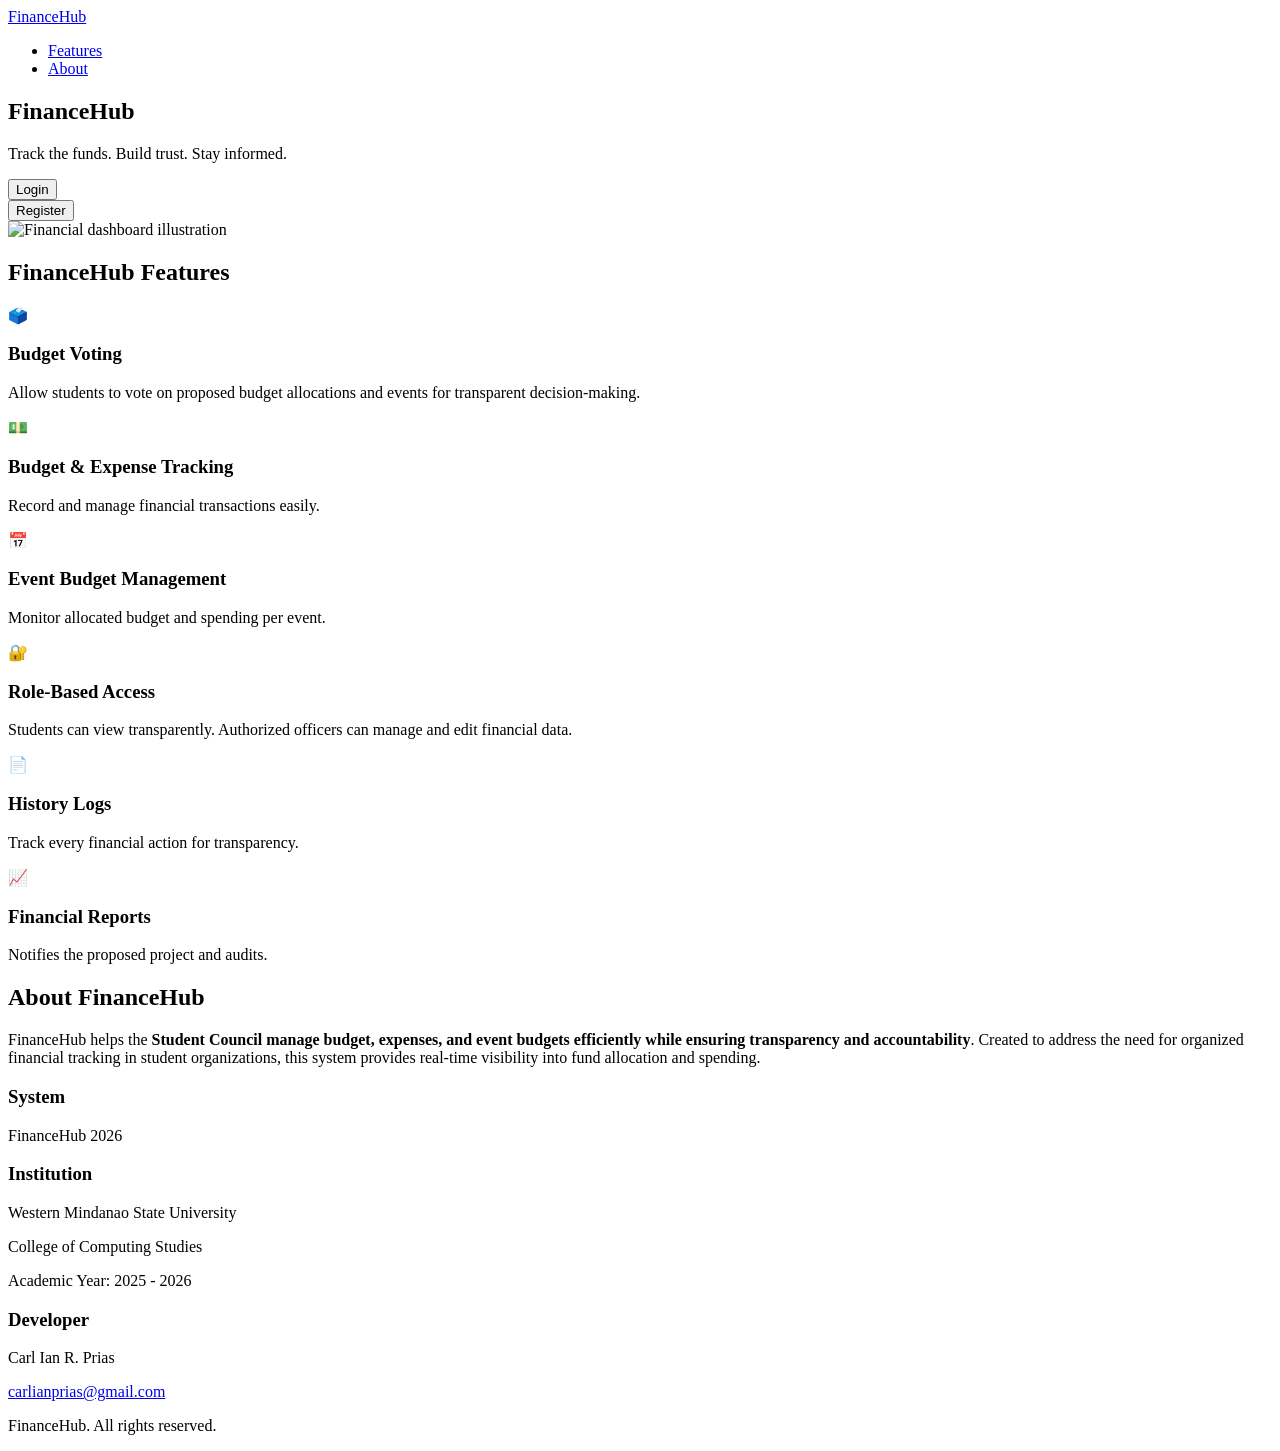
==== commit 9c23a6a1: "Add files via upload" ====
--- a/index.html
+++ b/index.html
@@ -2,8 +2,16 @@
 <html lang="en">
 <head>
     <meta charset="UTF-8">
+    <meta name="viewport" content="width=device-width, initial-scale=1.0">
+    <title>Index</title>
+</head>
+<body>
+    <!DOCTYPE html>
+<html lang="en">
+<head>
+    <meta charset="UTF-8">
     <title>FinanceHub</title>
-    <link rel="stylesheet" href="index.css">
+    <link rel="stylesheet" href="../css/index.css">
 </head>
 <body>
 
@@ -36,31 +44,11 @@
           </header>
 
           <div class="login-box">
-            <form action="">
-              <h2>Login</h2>
-              <div class="input-box">
-  <input type="email" id="email" required>
-  <label for="email">Email</label>
-</div>
-
-<div class="input-box">
-  <input type="password" id="password" required>
-  <label for="password">Password</label>
-</div>
-
-<div class="login-as">
-              <input class="log-as-input" type="radio" name="user-role" id="student">
-               <label class="role-label"for="student">Student</label>
-    
-
-<input class="log-as-input"type="radio" name="user-role" id="admin">
-               <label class="role-label"for="admin">Admin</label>
-             </div>
-
+            <form action="loginPage.html">
               <button type="submit">Login</button>
-              <div class="register-link">
-                <h4>Create a new account? <a href="index-reg.html">Register</a></h4>
-              </div>
+            </form>
+            <form action="registerPage.html">
+              <button type="submit">Register</button>
             </form>
           </div>
         </div>
@@ -102,7 +90,7 @@
         <div class="card">
           <div class="icon">🔐</div>
           <h3>Role-Based Access</h3>
-          <p>Students can view transparently. Only authorized officers can manage and edit financial data.</p>
+          <p>Students can view transparently. Authorized officers can manage and edit financial data.</p>
         </div>
         <div class="card">
           <div class="icon">📄</div>
@@ -112,7 +100,7 @@
         <div class="card">
           <div class="icon">📈</div>
           <h3>Financial Reports</h3>
-          <p>Generate comprehensive reports for meetings and audits.</p>
+          <p>Notifies the proposed project and audits.</p>
         </div>
       </div>
     </div>
@@ -159,3 +147,5 @@
 
 </body>
 </html> 
+</body>
+</html>
